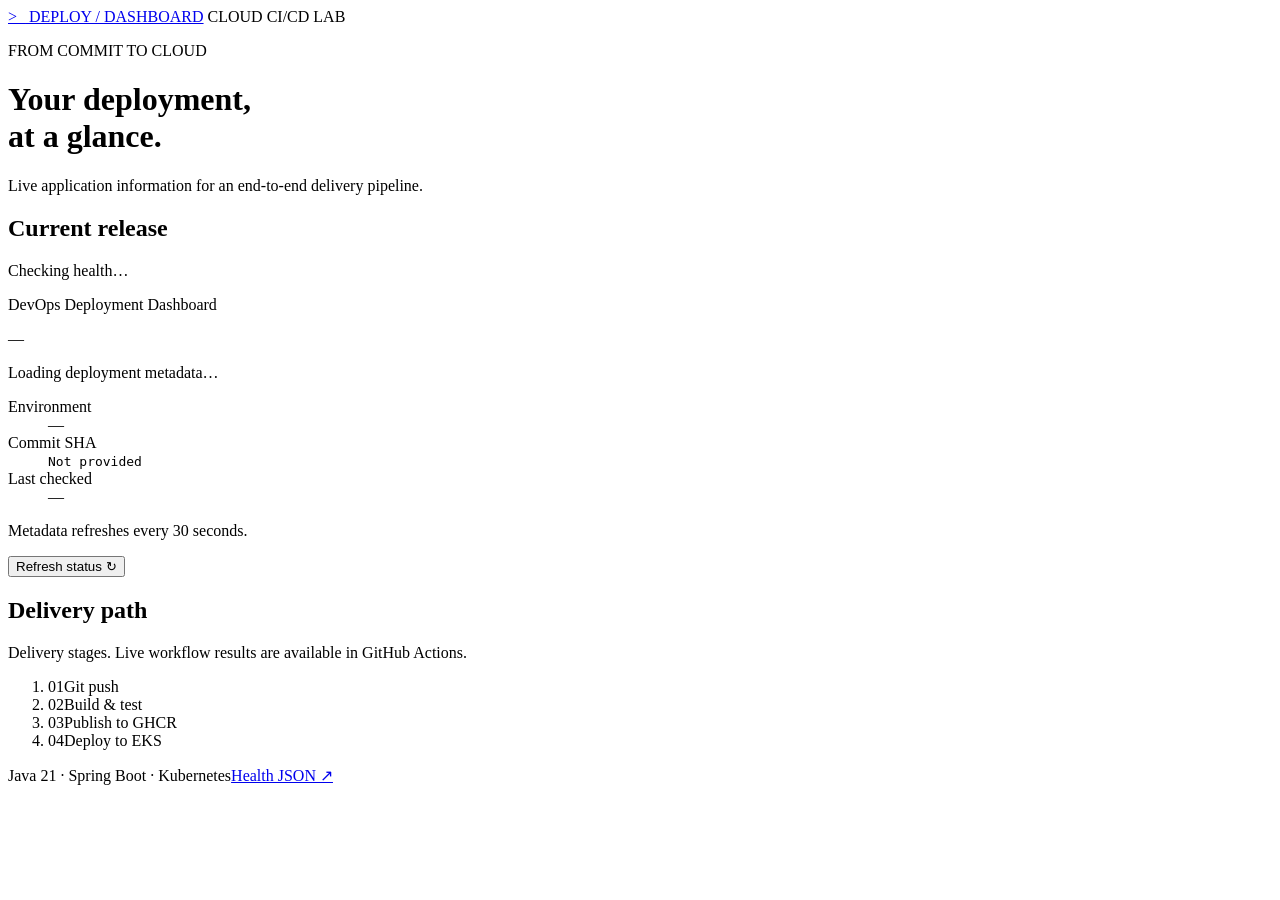
==== src/main/resources/static/index.html @ 28486572 "Implement CIA 2 Java dashboard and AWS CI/CD pipeline" ====
<!DOCTYPE html>
<html lang="en">
<head>
    <meta charset="UTF-8">
    <meta name="viewport" content="width=device-width, initial-scale=1.0">
    <meta name="description" content="Live application metadata for a cloud CI/CD deployment demonstration.">
    <title>DevOps Deployment Dashboard</title>
    <link rel="stylesheet" href="/css/styles.css">
    <script src="/js/dashboard.js" defer></script>
</head>
<body>
<div class="shell">
    <header class="topbar">
        <a class="brand" href="/" aria-label="Dashboard home"><span class="brand-icon" aria-hidden="true">&gt;_</span> DEPLOY / DASHBOARD</a>
        <span class="project-label">CLOUD CI/CD LAB</span>
    </header>
    <main>
        <div class="intro">
            <p class="eyebrow">FROM COMMIT TO CLOUD</p>
            <h1>Your deployment,<br><span>at a glance.</span></h1>
            <p class="subtitle">Live application information for an end-to-end delivery pipeline.</p>
        </div>
        <section class="release-card" aria-labelledby="release-heading">
            <div class="release-top">
                <h2 id="release-heading">Current release</h2>
                <span id="health" class="health" role="status">Checking health…</span>
            </div>
            <div class="release-body" aria-live="polite">
                <p id="app-name" class="app-name">DevOps Deployment Dashboard</p>
                <p id="version" class="version">—</p>
                <p id="message" class="message">Loading deployment metadata…</p>
            </div>
            <dl class="metadata">
                <div><dt>Environment</dt><dd id="environment">—</dd></div>
                <div><dt>Commit SHA</dt><dd><code id="commit-sha">Not provided</code></dd></div>
                <div><dt>Last checked</dt><dd id="last-checked">—</dd></div>
            </dl>
        </section>
        <div class="toolbar">
            <p id="feedback" role="status">Metadata refreshes every 30 seconds.</p>
            <button id="refresh" type="button">Refresh status <span aria-hidden="true">↻</span></button>
        </div>
        <section class="pipeline" aria-labelledby="pipeline-heading">
            <h2 id="pipeline-heading">Delivery path</h2>
            <p class="pipeline-note">Delivery stages. Live workflow results are available in GitHub Actions.</p>
            <ol class="stages">
                <li><span>01</span>Git push</li>
                <li><span>02</span>Build &amp; test</li>
                <li><span>03</span>Publish to GHCR</li>
                <li><span>04</span>Deploy to EKS</li>
            </ol>
        </section>
        <noscript><p class="noscript">Enable JavaScript to load deployment information, or open <a href="/api/info">/api/info</a>.</p></noscript>
    </main>
    <footer><span>Java 21 · Spring Boot · Kubernetes</span><a href="/actuator/health">Health JSON ↗</a></footer>
</div>
</body>
</html>
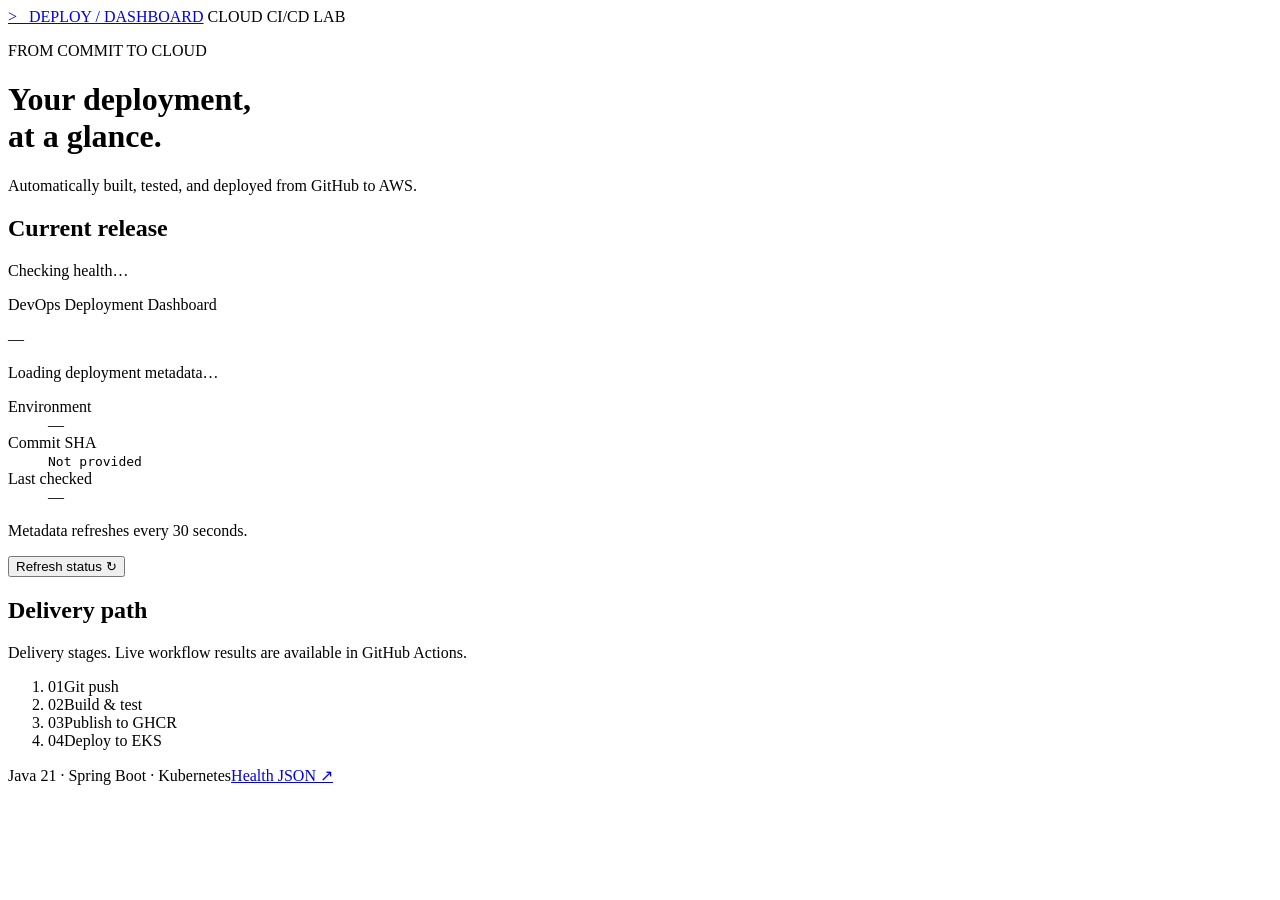
==== commit ff59e4b8: "Demonstrate automatic v2 redeployment from a Git push" ====
--- a/src/main/resources/static/index.html
+++ b/src/main/resources/static/index.html
@@ -18,7 +18,7 @@
         <div class="intro">
             <p class="eyebrow">FROM COMMIT TO CLOUD</p>
             <h1>Your deployment,<br><span>at a glance.</span></h1>
-            <p class="subtitle">Live application information for an end-to-end delivery pipeline.</p>
+            <p class="subtitle">Automatically built, tested, and deployed from GitHub to AWS.</p>
         </div>
         <section class="release-card" aria-labelledby="release-heading">
             <div class="release-top">
